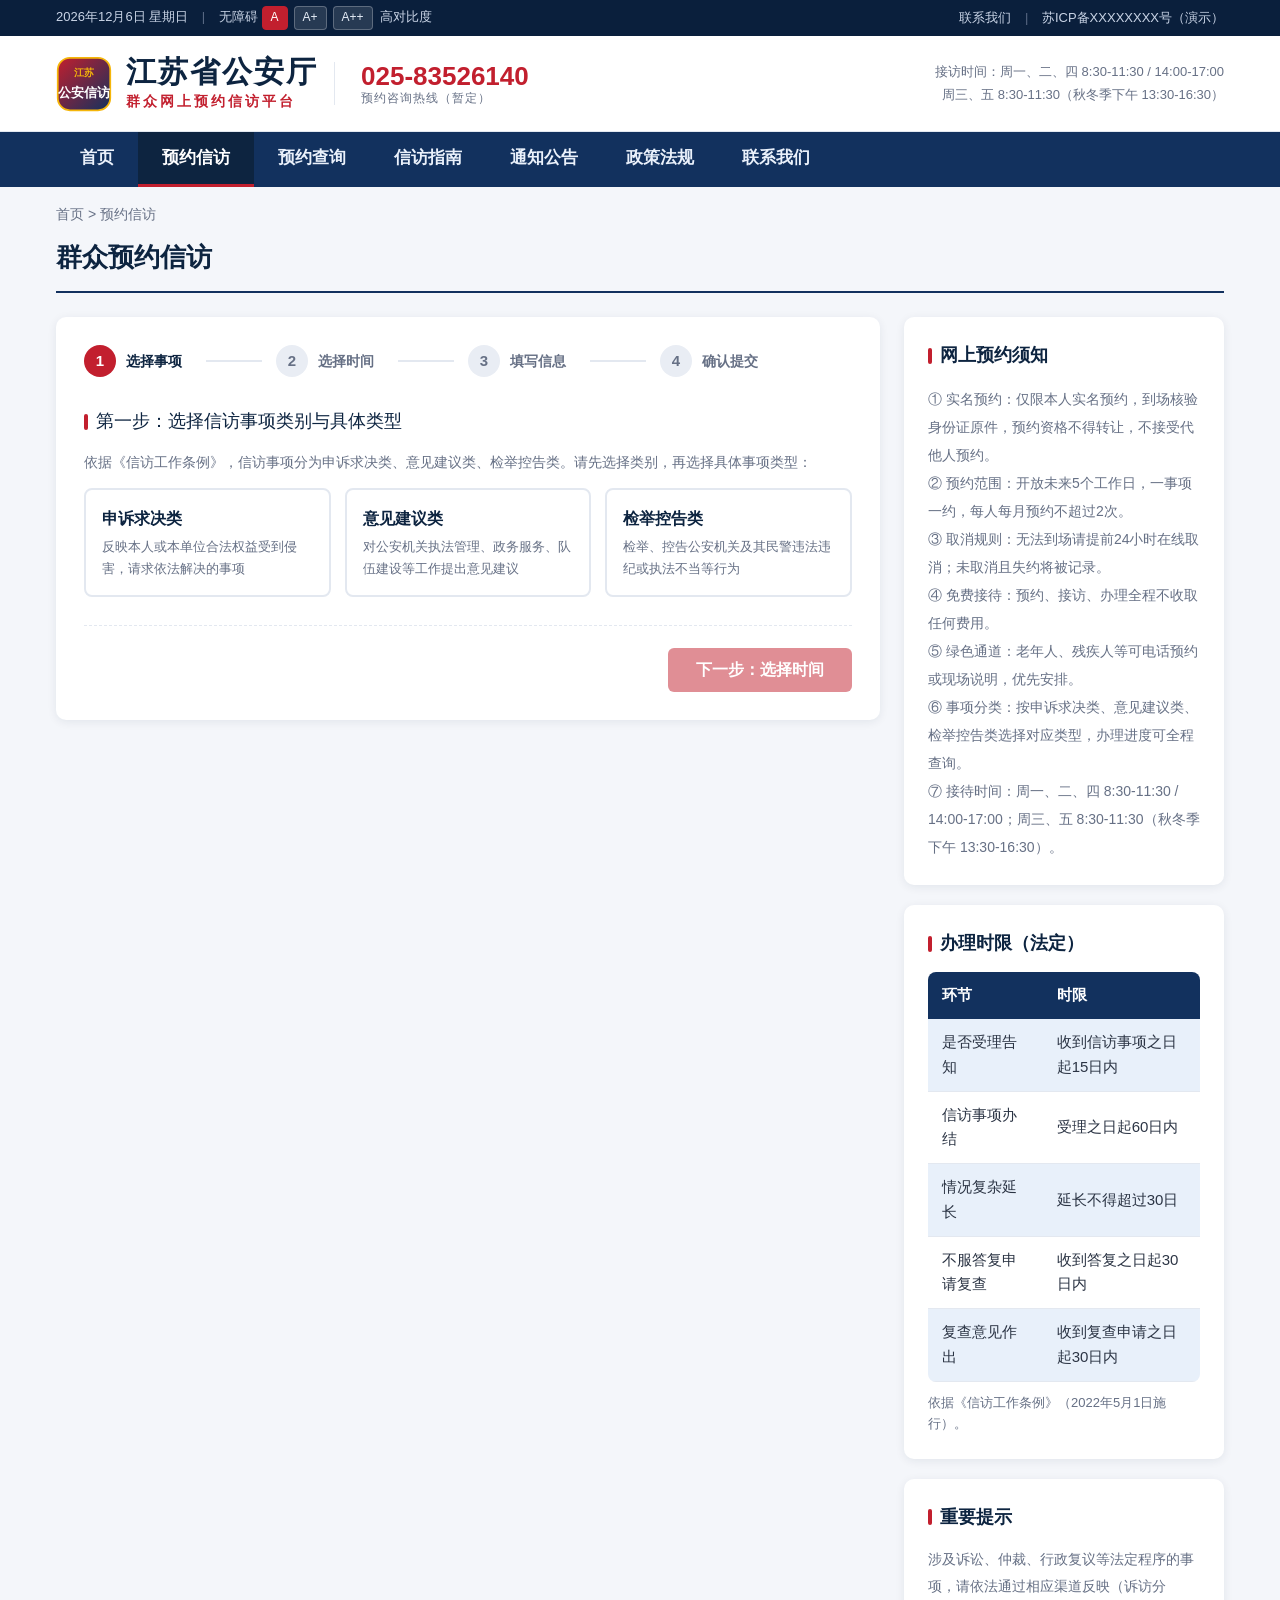
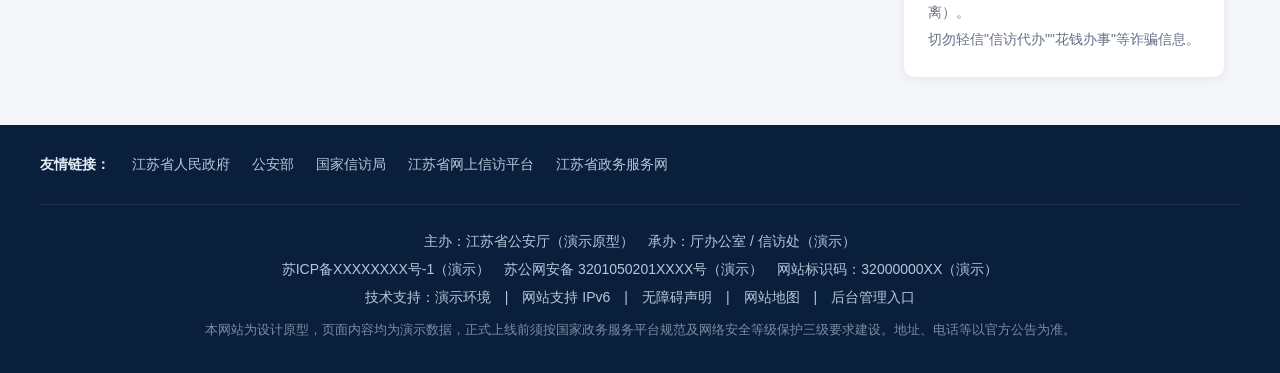
==== appointment.html @ ea301f16 "江苏公安信访预约平台（设计原型）：预约、查询、指南、公告、后台管理" ====
<!DOCTYPE html>
<html lang="zh-CN">
<head>
<meta charset="UTF-8">
<meta name="viewport" content="width=device-width, initial-scale=1.0">
<title>预约信访 - 江苏省公安厅群众网上预约信访平台</title>
<link rel="stylesheet" href="css/style.css">
</head>
<body>
<a class="skip-link" href="#main">跳到主要内容</a>

<!-- 顶部工具条 -->
<div class="topbar">
  <div class="container topbar-inner">
    <div class="topbar-left">
      <span id="today"></span>
      <span class="sep">|</span>
      <span>无障碍</span>
      <span class="font-ctrl">
        <button type="button" class="fc-btn" data-fs="0" aria-label="标准字号">A</button>
        <button type="button" class="fc-btn" data-fs="1" aria-label="放大字号">A+</button>
        <button type="button" class="fc-btn" data-fs="2" aria-label="更大字号">A++</button>
      </span>
      <button type="button" id="btn-contrast" class="fc-btn" style="background:none;border:none;color:#c9d4e6;padding:0 4px">高对比度</button>
    </div>
    <div class="topbar-right">
      <a href="contact.html">联系我们</a>
      <span class="sep">|</span>
      <span>苏ICP备XXXXXXXX号（演示）</span>
    </div>
  </div>
</div>

<!-- 页头 -->
<header class="site-header">
  <div class="container header-inner">
    <div class="brand">
      <svg class="logo" viewBox="0 0 64 64" width="56" height="56" role="img" aria-label="江苏公安信访平台标识">
        <defs>
          <linearGradient id="jsxfGrad" x1="0" y1="0" x2="1" y2="1">
            <stop offset="0" stop-color="#c21f2e"/>
            <stop offset="1" stop-color="#12315e"/>
          </linearGradient>
        </defs>
        <rect x="2" y="2" width="60" height="60" rx="14" fill="url(#jsxfGrad)"/>
        <rect x="2" y="2" width="60" height="60" rx="14" fill="none" stroke="#f5b60a" stroke-width="2"/>
        <text x="32" y="23" text-anchor="middle" font-size="11" fill="#f5b60a" font-weight="bold">江苏</text>
        <text x="32" y="47" text-anchor="middle" font-size="15" fill="#ffffff" font-weight="bold">公安信访</text>
      </svg>
      <div class="brand-text">
        <h1>江苏省公安厅</h1>
        <p>群众网上预约信访平台</p>
      </div>
    </div>
    <div class="header-hotline">025-83526140<span>预约咨询热线（暂定）</span></div>
    <div class="header-time">接访时间：周一、二、四 8:30-11:30 / 14:00-17:00<br>周三、五 8:30-11:30（秋冬季下午 13:30-16:30）</div>
  </div>
</header>

<!-- 主导航 -->
<nav class="main-nav" id="mainNav" aria-label="主导航">
  <div class="container nav-inner">
    <button type="button" class="nav-toggle" id="navToggle" aria-expanded="false" aria-controls="navList">☰ 菜单</button>
    <ul id="navList">
      <li><a href="index.html">首页</a></li>
      <li><a href="appointment.html" class="active" aria-current="page">预约信访</a></li>
      <li><a href="query.html">预约查询</a></li>
      <li><a href="guide.html">信访指南</a></li>
      <li><a href="news.html">通知公告</a></li>
      <li><a href="policy.html">政策法规</a></li>
      <li><a href="contact.html">联系我们</a></li>
    </ul>
  </div>
</nav>

<main id="main" class="container">
  <nav class="breadcrumb" aria-label="面包屑"><a href="index.html">首页</a> &gt; 预约信访</nav>
  <h2 class="page-title">群众预约信访</h2>

  <div class="appt-layout">
    <div class="appt-main">
      <!-- 步骤条 -->
      <ol class="stepper" id="stepper" aria-label="预约步骤"></ol>

      <form id="apptForm" novalidate>
        <!-- 第1步：选择事项 -->
        <section class="step" id="step1" aria-label="第一步：选择事项类别与具体类型">
          <div class="card-title">第一步：选择信访事项类别与具体类型</div>
          <p style="font-size:14px;color:var(--muted);margin-bottom:14px">依据《信访工作条例》，信访事项分为申诉求决类、意见建议类、检举控告类。请先选择类别，再选择具体事项类型：</p>
          <div class="opt-grid" id="catGrid"></div>
          <div class="field" id="subWrap" hidden>
            <label>请选择具体事项类型<span class="req">*</span></label>
            <div class="opt-grid" id="subGrid"></div>
          </div>
          <div class="opt-hint" id="typeHint"></div>
          <div class="step-nav">
            <span></span>
            <button type="button" class="btn btn-primary" id="btnNext1" disabled>下一步：选择时间</button>
          </div>
        </section>

        <!-- 第2步：时间 -->
        <section class="step" id="step2" hidden aria-label="第二步：选择预约时间">
          <div class="card-title">第二步：选择预约日期与时段</div>
          <div class="field">
            <label>预约日期<span class="req">*</span></label>
            <div class="date-chips" id="dateChips"></div>
            <div class="field-tip">仅开放未来5个工作日（法定节假日除外）。接访时间：周一、二、四 8:30-11:30 / 14:00-17:00；周三、五 8:30-11:30（秋冬季下午 13:30-16:30）。</div>
          </div>
          <div class="field">
            <label>预约时段<span class="req">*</span></label>
            <div id="slotGroups"></div>
          </div>
          <div class="step-nav">
            <button type="button" class="btn btn-outline btn-prev">上一步</button>
            <button type="button" class="btn btn-primary" id="btnNext2" disabled>下一步：填写信息</button>
          </div>
        </section>

        <!-- 第3步：填写信息 -->
        <section class="step" id="step3" hidden aria-label="第三步：填写来访信息">
          <div class="card-title">第三步：填写来访人信息</div>
          <div class="form-grid">
            <div class="field">
              <label for="fName">来访人姓名<span class="req">*</span></label>
              <input type="text" id="fName" class="input" maxlength="20" placeholder="与身份证件一致的姓名" autocomplete="name">
              <div class="err-msg"></div>
            </div>
            <div class="field">
              <label for="fIdCard">身份证号码<span class="req">*</span></label>
              <input type="text" id="fIdCard" class="input" maxlength="18" placeholder="18位身份证号码" autocomplete="off">
              <div class="err-msg"></div>
            </div>
            <div class="field">
              <label for="fPhone">手机号码<span class="req">*</span></label>
              <input type="tel" id="fPhone" class="input" maxlength="11" placeholder="用于接收预约通知短信" autocomplete="tel">
              <div class="err-msg"></div>
            </div>
            <div class="field">
              <label for="fCode">短信验证码<span class="req">*</span></label>
              <div class="code-row">
                <input type="text" id="fCode" class="input" maxlength="6" placeholder="6位验证码" autocomplete="off">
                <button type="button" class="btn btn-blue btn-sm" id="btnCode" style="white-space:nowrap">获取验证码</button>
              </div>
              <div class="err-msg"></div>
            </div>
            <div class="field">
              <label for="fRegion">所在地区<span class="req">*</span></label>
              <select id="fRegion" class="select">
                <option value="">请选择设区市</option>
                <option>南京市</option><option>无锡市</option><option>徐州市</option>
                <option>常州市</option><option>苏州市</option><option>南通市</option>
                <option>连云港市</option><option>淮安市</option><option>盐城市</option>
                <option>扬州市</option><option>镇江市</option><option>泰州市</option>
                <option>宿迁市</option>
              </select>
              <div class="err-msg"></div>
            </div>
            <div class="field">
              <label>是否携带信访材料<span class="req">*</span></label>
              <div style="display:flex;gap:26px;padding-top:8px">
                <label class="check-row" style="margin:0"><input type="radio" name="materials" value="有" checked> 有（建议携带原件）</label>
                <label class="check-row" style="margin:0"><input type="radio" name="materials" value="无"> 无</label>
              </div>
            </div>
            <div class="field span-2">
              <label for="fSummary">信访诉求摘要<span class="req">*</span></label>
              <textarea id="fSummary" class="textarea" maxlength="200" placeholder="请简要说明反映的问题、诉求及前期处理情况（200字以内）。涉及证据材料的，请到场时一并携带。"></textarea>
              <div class="err-msg"></div>
              <div class="char-count" id="charCount">0 / 200 字</div>
            </div>
            <div class="field span-2">
              <div class="field-tip" style="margin:0;padding:10px 14px;background:var(--blue-100);border-radius:6px">仅限本人实名预约，不接受代他人预约。到场时须出示本人身份证原件核验。</div>
            </div>
          </div>

          <div style="margin-top:10px">
            <label class="check-row">
              <input type="checkbox" id="ckAgree">
              <span>我已阅读并同意<a href="#" onclick="window.showToast('演示：此处展示《预约须知》全文');return false;">《网上预约信访须知》</a>，保证所填信息真实、准确、有效。</span>
            </label>
            <label class="check-row">
              <input type="checkbox" id="ckVerify">
              <span>本人承诺：仅就本人或本组织依法有权反映的事项提出信访请求，所反映内容属实；不捏造、歪曲事实，不诬告、陷害他人。</span>
            </label>
          </div>

          <div class="step-nav">
            <button type="button" class="btn btn-outline btn-prev">上一步</button>
            <button type="button" class="btn btn-primary" id="btnNext3" disabled>下一步：确认提交</button>
          </div>
        </section>

        <!-- 第4步：确认提交 -->
        <section class="step" id="step4" hidden aria-label="第四步：确认提交">
          <div class="card-title">第四步：确认预约信息</div>
          <p style="font-size:14px;color:var(--muted);margin-bottom:16px">请核对以下信息，确认无误后提交。提交后系统将生成预约编号，凭编号可查询进度。</p>
          <dl class="summary-list" id="confirmList"></dl>
          <div class="step-nav">
            <button type="button" class="btn btn-outline btn-prev">上一步</button>
            <button type="submit" class="btn btn-primary btn-lg">确认提交预约</button>
          </div>
        </section>
      </form>

      <!-- 提交成功 -->
      <div class="success-panel" id="successPanel" hidden>
        <div class="success-icon">✓</div>
        <h3>预约提交成功</h3>
        <p class="s-sub">预约信息已保存，平台将在1个工作日内完成审核，并通过短信通知您预约结果。<br>请截图保存或打印本凭证，到场时出示。</p>
        <div class="ticket">
          <div class="t-head">
            <span class="t-id" id="ticketId">YY202608170000</span>
            <span class="t-status">待审核</span>
          </div>
          <dl>
            <dt>来访人</dt><dd id="ticketName"></dd>
            <dt>事项类别</dt><dd id="ticketType"></dd>
            <dt>预约时间</dt><dd id="ticketTime"></dd>
            <dt>携带材料</dt><dd id="ticketMaterials"></dd>
          </dl>
          <div class="t-remind">温馨提示：请提前10分钟到达接待大厅；如无法按时到场，请提前24小时在"预约查询"中取消。信访接待不收取任何费用。</div>
        </div>
        <div class="banner-actions" style="justify-content:center">
          <button type="button" class="btn btn-primary" id="btnPrint">打印预约凭证</button>
          <button type="button" class="btn btn-blue" id="btnSendSms">发送短信提醒（演示）</button>
          <a href="index.html" class="btn btn-outline">返回首页</a>
        </div>
      </div>
    </div>

    <!-- 侧栏 -->
    <aside class="appt-side" aria-label="预约须知">
      <div class="card">
        <h3 class="card-title">网上预约须知</h3>
        <ul style="font-size:14px;color:var(--muted);line-height:2">
          <li>① 实名预约：仅限本人实名预约，到场核验身份证原件，预约资格不得转让，不接受代他人预约。</li>
          <li>② 预约范围：开放未来5个工作日，一事项一约，每人每月预约不超过2次。</li>
          <li>③ 取消规则：无法到场请提前24小时在线取消；未取消且失约将被记录。</li>
          <li>④ 免费接待：预约、接访、办理全程不收取任何费用。</li>
          <li>⑤ 绿色通道：老年人、残疾人等可电话预约或现场说明，优先安排。</li>
          <li>⑥ 事项分类：按申诉求决类、意见建议类、检举控告类选择对应类型，办理进度可全程查询。</li>
          <li>⑦ 接待时间：周一、二、四 8:30-11:30 / 14:00-17:00；周三、五 8:30-11:30（秋冬季下午 13:30-16:30）。</li>
        </ul>
      </div>
      <div class="card">
        <h3 class="card-title">办理时限（法定）</h3>
        <table class="guide-table">
          <tr><th>环节</th><th>时限</th></tr>
          <tr><td>是否受理告知</td><td>收到信访事项之日起15日内</td></tr>
          <tr><td>信访事项办结</td><td>受理之日起60日内</td></tr>
          <tr><td>情况复杂延长</td><td>延长不得超过30日</td></tr>
          <tr><td>不服答复申请复查</td><td>收到答复之日起30日内</td></tr>
          <tr><td>复查意见作出</td><td>收到复查申请之日起30日内</td></tr>
        </table>
        <p style="font-size:13px;color:var(--muted);margin-top:10px">依据《信访工作条例》（2022年5月1日施行）。</p>
      </div>
      <div class="card">
        <h3 class="card-title">重要提示</h3>
        <p style="font-size:14px;color:var(--muted);line-height:1.9">
          涉及诉讼、仲裁、行政复议等法定程序的事项，请依法通过相应渠道反映（诉访分离）。<br>
          切勿轻信"信访代办""花钱办事"等诈骗信息。
        </p>
      </div>
    </aside>
  </div>
</main>

<!-- 页脚 -->
<footer class="footer">
  <div class="container footer-links">
    <div class="fl-group">
      <b>友情链接：</b>
      <a href="#">江苏省人民政府</a>
      <a href="#">公安部</a>
      <a href="#">国家信访局</a>
      <a href="#">江苏省网上信访平台</a>
      <a href="#">江苏省政务服务网</a>
    </div>
  </div>
  <div class="container footer-info">
    <p>主办：江苏省公安厅（演示原型）　承办：厅办公室 / 信访处（演示）</p>
    <p><a href="#">苏ICP备XXXXXXXX号-1</a>（演示）　苏公网安备 3201050201XXXX号（演示）　网站标识码：32000000XX（演示）</p>
    <p>技术支持：演示环境　|　网站支持 IPv6　|　<a href="#">无障碍声明</a>　|　<a href="#">网站地图</a>　|　<a href="admin.html">后台管理入口</a></p>
    <p class="disclaimer">本网站为设计原型，页面内容均为演示数据，正式上线前须按国家政务服务平台规范及网络安全等级保护三级要求建设。地址、电话等以官方公告为准。</p>
  </div>
</footer>

<script src="js/main.js"></script>
<script src="js/appointment.js"></script>
</body>
</html>
---- css/style.css ----
/* ============================================================
   江苏省公安厅 · 群众网上预约信访平台（设计原型）
   样式表 v1.0
   ============================================================ */

/* ---------- 变量与重置 ---------- */
:root{
  --blue-950:#0a1f3c;
  --blue-900:#0d2440;
  --blue-800:#12315e;
  --blue-700:#1b3a6b;
  --blue-600:#24508f;
  --blue-500:#2f66b0;
  --blue-200:#bcd4ee;
  --blue-100:#e8f0fa;
  --red:#c21f2e;
  --red-dark:#9d1622;
  --gold:#f5b60a;
  --bg:#f4f6fa;
  --card:#ffffff;
  --text:#2b3444;
  --muted:#667085;
  --line:#e3e8f0;
  --green:#1f8a4c;
  --orange:#c77700;
  --radius:10px;
  --shadow:0 2px 10px rgba(13,36,64,.08);
  --font-base:16px;
}
*{margin:0;padding:0;box-sizing:border-box}
html{scroll-behavior:smooth}
body{
  font-family:"Microsoft YaHei","PingFang SC","Helvetica Neue","Noto Sans SC",Arial,sans-serif;
  font-size:var(--font-base);
  color:var(--text);
  background:var(--bg);
  line-height:1.65;
}
a{color:var(--blue-600);text-decoration:none}
a:hover{color:var(--red)}
ul,ol{list-style:none}
button{font-family:inherit;cursor:pointer}
input,select,textarea{font-family:inherit}
img{max-width:100%}
.container{max-width:1200px;margin:0 auto;padding:0 16px}

.skip-link{
  position:absolute;left:-9999px;top:0;background:var(--red);color:#fff;
  padding:8px 16px;z-index:999;border-radius:0 0 6px 0;
}
.skip-link:focus{left:0}

/* 无障碍：字号放大 / 高对比度 */
body.size-1{--font-base:17px}
body.size-2{--font-base:19px}
body.contrast{
  --bg:#ffffff;--card:#ffffff;--text:#000000;--muted:#111111;
  --line:#555555;--blue-100:#d9e6f7;--blue-800:#0b2a5e;
}
body.contrast .main-nav{background:var(--blue-950)}
body.contrast .footer{background:var(--blue-950)}
body.contrast .card,
body.contrast .opt-card,
body.contrast .slot,
body.contrast .date-chip{border-color:#333}
body.contrast .input,body.contrast .select,body.contrast .textarea{border-color:#333}

/* ---------- 顶部工具条 ---------- */
.topbar{background:var(--blue-950);color:#c9d4e6;font-size:13px}
.topbar-inner{display:flex;justify-content:space-between;align-items:center;height:36px;flex-wrap:wrap}
.topbar a{color:#c9d4e6}
.topbar a:hover{color:#fff}
.topbar .sep{margin:0 10px;color:#5a6a85}
.font-ctrl{display:inline-flex;align-items:center;gap:6px}
.font-ctrl .fc-btn{
  background:rgba(255,255,255,.12);border:1px solid rgba(255,255,255,.25);
  color:#e6edf7;border-radius:4px;padding:1px 8px;font-size:12px;line-height:1.6;
}
.font-ctrl .fc-btn:hover{background:rgba(255,255,255,.28);color:#fff}
.font-ctrl .fc-btn.on{background:var(--red);border-color:var(--red);color:#fff}

/* ---------- 页头 ---------- */
.site-header{background:#fff;border-bottom:1px solid var(--line)}
.header-inner{display:flex;align-items:center;justify-content:space-between;padding:18px 16px;gap:16px;flex-wrap:wrap}
.brand{display:flex;align-items:center;gap:14px}
.brand .logo{flex-shrink:0}
.brand-text h1{font-size:30px;color:var(--blue-900);letter-spacing:2px;line-height:1.2}
.brand-text p{font-size:14px;color:var(--red);letter-spacing:3px;font-weight:600}
.header-hotline{display:flex;flex-direction:column;align-items:flex-start;font-size:26px;font-weight:800;color:var(--red);line-height:1.15;white-space:nowrap;border-left:1px solid var(--line);padding-left:26px}
.header-hotline span{font-size:12px;font-weight:400;color:var(--muted);letter-spacing:1px}
.header-time{margin-left:auto;font-size:13px;color:var(--muted);text-align:right;line-height:1.75}
@media(max-width:640px){
  .header-hotline{border-left:none;padding-left:0}
  .header-time{margin-left:0;border-top:1px dashed var(--line);padding-top:10px;text-align:left;width:100%}
}

/* ---------- 主导航 ---------- */
.main-nav{background:var(--blue-800)}
.nav-inner{position:relative}
.main-nav ul{display:flex;flex-wrap:wrap}
.main-nav li a{
  display:block;color:#eaf1fb;padding:0 24px;line-height:52px;font-size:17px;font-weight:600;
  border-bottom:3px solid transparent;transition:.15s;
}
.main-nav li a:hover{background:var(--blue-700);color:#fff}
.main-nav li a.active{background:var(--blue-900);color:#fff;border-bottom-color:var(--red)}
.nav-toggle{
  display:none;background:none;border:none;color:#fff;font-size:22px;
  padding:10px 6px;line-height:1;
}
@media(max-width:900px){
  .nav-toggle{display:block}
  .main-nav ul{display:none;flex-direction:column;padding-bottom:8px}
  .main-nav.open ul{display:flex}
  .main-nav li a{border-bottom:1px solid rgba(255,255,255,.08)}
}

/* ---------- 通用区块 ---------- */
.section{padding:40px 0}
.section.alt{background:#fff}
.section-head{display:flex;justify-content:space-between;align-items:flex-end;margin-bottom:22px;flex-wrap:wrap;gap:8px}
.section-title{font-size:24px;color:var(--blue-900);display:flex;align-items:center;gap:10px}
.section-title::before{content:"";width:5px;height:24px;background:var(--red);border-radius:3px}
.section-title small{font-size:14px;color:var(--muted);font-weight:400}
.section .more{font-size:14px}

.card{background:var(--card);border-radius:var(--radius);box-shadow:var(--shadow);padding:24px}
.card-title{font-size:18px;color:var(--blue-900);margin-bottom:14px;display:flex;align-items:center;gap:8px}
.card-title::before{content:"";width:4px;height:16px;background:var(--red);border-radius:2px}

/* ---------- 按钮 ---------- */
.btn{
  display:inline-flex;align-items:center;justify-content:center;gap:6px;
  padding:10px 28px;border-radius:6px;border:none;font-size:16px;font-weight:600;
  transition:.2s;line-height:1.5;
}
.btn:focus-visible{outline:3px solid rgba(47,102,176,.5);outline-offset:2px}
.btn-primary{background:var(--red);color:#fff}
.btn-primary:hover{background:var(--red-dark);color:#fff}
.btn-blue{background:var(--blue-700);color:#fff}
.btn-blue:hover{background:var(--blue-900);color:#fff}
.btn-outline{background:#fff;border:1px solid var(--blue-600);color:var(--blue-600)}
.btn-outline:hover{background:var(--blue-100)}
.btn-ghost{background:rgba(255,255,255,.12);border:1px solid rgba(255,255,255,.6);color:#fff}
.btn-ghost:hover{background:#fff;color:var(--blue-800)}
.btn-lg{padding:14px 40px;font-size:18px}
.btn-sm{padding:6px 16px;font-size:14px}
.btn-block{width:100%}
.btn[disabled]{opacity:.5;cursor:not-allowed}

/* ---------- Banner（首页） ---------- */
.banner{
  background:linear-gradient(120deg,var(--blue-950) 0%,var(--blue-800) 55%,var(--blue-700) 100%);
  color:#fff;position:relative;overflow:hidden;
}
.banner::before{
  content:"";position:absolute;right:-140px;top:-140px;width:420px;height:420px;
  border-radius:50%;background:radial-gradient(circle,rgba(255,255,255,.10),transparent 70%);
}
.banner::after{
  content:"";position:absolute;right:120px;bottom:-180px;width:380px;height:380px;
  border-radius:50%;background:radial-gradient(circle,rgba(245,182,10,.14),transparent 70%);
}
.banner-inner{display:flex;align-items:center;justify-content:space-between;gap:32px;padding:54px 16px;flex-wrap:wrap;position:relative;z-index:1}
.banner-copy{max-width:620px}
.banner-tag{
  display:inline-block;background:rgba(245,182,10,.16);border:1px solid rgba(245,182,10,.5);
  color:var(--gold);font-size:14px;padding:3px 14px;border-radius:20px;margin-bottom:18px;letter-spacing:1px;
}
.banner-copy h2{font-size:34px;line-height:1.35;letter-spacing:1px;margin-bottom:14px}
.banner-copy p{color:#d3e0f4;font-size:16px;margin-bottom:28px;max-width:560px}
.banner-actions{display:flex;gap:16px;flex-wrap:wrap}
.banner-stats{display:grid;grid-template-columns:repeat(3,minmax(120px,1fr));gap:14px;min-width:330px}
.stat{background:rgba(255,255,255,.08);border:1px solid rgba(255,255,255,.16);border-radius:10px;padding:16px 18px;text-align:center}
.stat b{display:block;font-size:26px;color:var(--gold);line-height:1.2}
.stat span{font-size:13px;color:#cdd9ec}

/* ---------- 快捷通道 ---------- */
.quick-grid{display:grid;grid-template-columns:repeat(4,1fr);gap:18px}
.quick-card{
  background:#fff;border-radius:var(--radius);box-shadow:var(--shadow);
  padding:26px 22px;display:flex;flex-direction:column;gap:10px;position:relative;overflow:hidden;
  transition:transform .18s,box-shadow .18s;border:1px solid transparent;
}
.quick-card:hover{transform:translateY(-4px);box-shadow:0 8px 22px rgba(13,36,64,.14);border-color:var(--blue-200)}
.quick-card .qc-icon{font-size:34px;line-height:1}
.quick-card h3{font-size:19px;color:var(--blue-900)}
.quick-card p{font-size:14px;color:var(--muted);flex:1}
.quick-card .qc-link{font-size:14px;font-weight:600;color:var(--red)}
.quick-card:nth-child(1) .qc-icon{color:var(--red)}
.quick-card:nth-child(2) .qc-icon{color:var(--blue-600)}
.quick-card:nth-child(3) .qc-icon{color:var(--green)}
.quick-card:nth-child(4) .qc-icon{color:var(--orange)}

/* ---------- 预约流程四步 ---------- */
.flow-grid{display:grid;grid-template-columns:repeat(4,1fr);gap:18px}
.flow-step{position:relative;background:#fff;border-radius:var(--radius);box-shadow:var(--shadow);padding:26px 22px}
.flow-step .fs-num{
  width:44px;height:44px;border-radius:50%;background:var(--blue-800);color:#fff;
  display:flex;align-items:center;justify-content:center;font-size:20px;font-weight:700;margin-bottom:14px;
}
.flow-step h3{font-size:17px;color:var(--blue-900);margin-bottom:8px}
.flow-step p{font-size:14px;color:var(--muted)}
.flow-step:not(:last-child)::after{
  content:"→";position:absolute;right:-17px;top:34px;color:var(--blue-200);font-size:22px;z-index:2;
}

/* ---------- 通知公告列表 ---------- */
.news-list{background:#fff;border-radius:var(--radius);box-shadow:var(--shadow);padding:8px 24px}
.news-item{display:flex;align-items:center;gap:18px;padding:16px 0;border-bottom:1px dashed var(--line)}
.news-item:last-child{border-bottom:none}
.news-date{
  flex-shrink:0;width:64px;height:64px;border-radius:8px;background:var(--blue-100);
  display:flex;flex-direction:column;align-items:center;justify-content:center;color:var(--blue-800);
}
.news-date b{font-size:22px;line-height:1.2}
.news-date span{font-size:12px}
.news-body{flex:1;min-width:0}
.news-body h4{font-size:16px;color:var(--text);margin-bottom:4px}
.news-body h4 a{color:var(--text)}
.news-body h4 a:hover{color:var(--red)}
.news-body p{font-size:13px;color:var(--muted);overflow:hidden;text-overflow:ellipsis;white-space:nowrap}
.news-tag{flex-shrink:0;font-size:12px;color:var(--red);border:1px solid var(--red);border-radius:4px;padding:1px 8px}

/* ---------- FAQ ---------- */
.faq-item{border:1px solid var(--line);border-radius:8px;background:#fff;margin-bottom:12px;overflow:hidden}
.faq-q{
  display:flex;justify-content:space-between;align-items:center;gap:12px;
  padding:15px 20px;cursor:pointer;font-weight:600;color:var(--blue-900);background:#fff;
  border:none;width:100%;text-align:left;font-size:16px;
}
.faq-q .mark{color:var(--red);font-size:20px;transition:transform .2s;flex-shrink:0}
.faq-item.open .faq-q .mark{transform:rotate(45deg)}
.faq-a{display:none;padding:0 20px 16px;color:var(--muted);font-size:15px;line-height:1.8}
.faq-item.open .faq-a{display:block}
.faq-q:hover{color:var(--red)}

/* ---------- 面包屑 / 页标题 ---------- */
.breadcrumb{font-size:14px;color:var(--muted);padding:16px 0 0}
.breadcrumb a{color:var(--muted)}
.breadcrumb a:hover{color:var(--red)}
.page-title{font-size:26px;color:var(--blue-900);margin:10px 0 24px;padding-bottom:12px;border-bottom:2px solid var(--blue-800)}

/* ---------- 预约页布局 ---------- */
.appt-layout{display:grid;grid-template-columns:1fr 320px;gap:24px;align-items:start}
.appt-main{background:#fff;border-radius:var(--radius);box-shadow:var(--shadow);padding:28px}
.appt-side{display:flex;flex-direction:column;gap:20px;position:sticky;top:16px}
@media(max-width:980px){
  .appt-layout{grid-template-columns:1fr}
  .appt-side{position:static}
}

/* 步骤条 */
.stepper{display:flex;margin-bottom:30px}
.stepper li{
  flex:1;display:flex;align-items:center;gap:10px;position:relative;color:var(--muted);
  font-size:14px;font-weight:600;
}
.stepper li:not(:last-child)::after{
  content:"";flex:1;height:2px;background:var(--line);margin:0 14px;
}
.stepper li .st-num{
  width:32px;height:32px;border-radius:50%;background:#e9edf4;color:var(--muted);
  display:flex;align-items:center;justify-content:center;font-size:15px;flex-shrink:0;
}
.stepper li.active{color:var(--blue-900)}
.stepper li.active .st-num{background:var(--red);color:#fff}
.stepper li.done{color:var(--blue-600)}
.stepper li.done .st-num{background:var(--blue-600);color:#fff}
.stepper li.done:not(:last-child)::after{background:var(--blue-500)}
@media(max-width:640px){
  .stepper li{font-size:12px;gap:6px}
  .stepper li:not(:last-child)::after{margin:0 8px}
}

/* 步骤导航按钮 */
.step-nav{display:flex;justify-content:space-between;gap:12px;margin-top:28px;padding-top:22px;border-top:1px dashed var(--line)}

/* 选项卡片（radio） */
.opt-grid{display:grid;grid-template-columns:repeat(auto-fill,minmax(230px,1fr));gap:14px}
.opt-card{
  position:relative;border:2px solid var(--line);border-radius:8px;padding:16px 16px;
  cursor:pointer;background:#fff;transition:.15s;display:block;
}
.opt-card:hover{border-color:var(--blue-200)}
.opt-card input{position:absolute;opacity:0;pointer-events:none}
.opt-card .opt-title{font-weight:700;font-size:16px;color:var(--blue-900)}
.opt-card .opt-desc{font-size:13px;color:var(--muted);margin-top:4px}
.opt-card.checked{border-color:var(--blue-600);background:var(--blue-100)}
.opt-card.checked::after{
  content:"✓";position:absolute;top:8px;right:12px;color:var(--blue-600);font-weight:800;font-size:16px;
}
.opt-hint{margin-top:14px;font-size:14px;color:var(--blue-700);background:var(--blue-100);border-radius:6px;padding:10px 14px;display:none}
.opt-hint.show{display:block}

/* 日期 / 时段 */
.date-chips{display:flex;gap:12px;flex-wrap:wrap}
.date-chip{
  border:2px solid var(--line);border-radius:8px;padding:10px 20px;text-align:center;
  background:#fff;cursor:pointer;transition:.15s;min-width:108px;
}
.date-chip:hover{border-color:var(--blue-200)}
.date-chip .d{font-size:12px;color:var(--muted)}
.date-chip .t{font-weight:700;font-size:16px;color:var(--blue-900)}
.date-chip.checked{border-color:var(--blue-600);background:var(--blue-100)}
.slot-group-title{
  font-weight:700;margin:20px 0 10px;display:flex;align-items:center;gap:8px;color:var(--blue-900);
}
.slot-group-title::before{content:"";width:4px;height:16px;background:var(--red);border-radius:2px}
.slot-grid{display:grid;grid-template-columns:repeat(auto-fill,minmax(178px,1fr));gap:10px}
.slot{
  display:flex;justify-content:space-between;align-items:center;gap:8px;
  padding:10px 14px;border:2px solid var(--line);border-radius:8px;background:#fff;cursor:pointer;transition:.15s;
  font-size:14px;font-weight:600;color:var(--blue-900);
}
.slot:hover{border-color:var(--blue-200)}
.slot .n{font-size:12px;color:var(--green);font-weight:400}
.slot.checked{border-color:var(--blue-600);background:var(--blue-100)}
.slot.full{opacity:.45;cursor:not-allowed;color:var(--muted)}
.slot.full .n{color:var(--muted)}

/* ---------- 表单 ---------- */
.form-grid{display:grid;grid-template-columns:1fr 1fr;gap:0 24px}
.form-grid .span-2{grid-column:1 / -1}
.field{margin-bottom:18px}
.field label{display:block;font-weight:600;margin-bottom:6px;font-size:15px}
.field .req{color:var(--red)}
.input,.select,.textarea{
  width:100%;padding:10px 12px;border:1px solid var(--line);border-radius:6px;
  font-size:15px;background:#fff;color:var(--text);transition:.15s;
}
.input:focus,.select:focus,.textarea:focus{
  outline:none;border-color:var(--blue-500);box-shadow:0 0 0 3px rgba(47,102,176,.15);
}
.textarea{resize:vertical;min-height:110px}
.field.invalid .input,.field.invalid .select,.field.invalid .textarea{border-color:var(--red)}
.err-msg{display:none;color:var(--red);font-size:13px;margin-top:4px}
.field.invalid .err-msg{display:block}
.char-count{font-size:12px;color:var(--muted);text-align:right;margin-top:4px}
.field-tip{font-size:13px;color:var(--muted);margin-top:4px}
.code-row{display:flex;gap:10px}
.code-row .input{flex:1}
.check-row{display:flex;gap:10px;align-items:flex-start;margin-bottom:14px;font-size:14px;cursor:pointer}
.check-row input{width:17px;height:17px;margin-top:3px;accent-color:var(--red);flex-shrink:0}
.check-row a{color:var(--red)}

/* 确认信息 */
.summary-list{display:grid;grid-template-columns:150px 1fr;border:1px solid var(--line);border-radius:8px;overflow:hidden}
.summary-list dt,.summary-list dd{padding:12px 16px;border-bottom:1px solid var(--line);font-size:15px}
.summary-list dt{background:var(--blue-100);color:var(--blue-900);font-weight:600}
.summary-list dd{border-left:1px solid var(--line)}
.summary-list div:last-child dt,.summary-list div:last-child dd{border-bottom:none}

/* 提交成功 */
.success-panel{text-align:center;padding:20px 10px}
.success-icon{
  width:76px;height:76px;border-radius:50%;background:#e7f5ec;color:var(--green);
  display:flex;align-items:center;justify-content:center;font-size:40px;margin:0 auto 18px;border:3px solid var(--green);
}
.success-panel h3{font-size:24px;color:var(--blue-900);margin-bottom:8px}
.success-panel .s-sub{color:var(--muted);margin-bottom:20px}
.ticket{
  max-width:620px;margin:0 auto 24px;text-align:left;background:var(--blue-100);
  border:1px dashed var(--blue-500);border-radius:10px;padding:20px 24px;
}
.ticket .t-head{display:flex;justify-content:space-between;align-items:center;margin-bottom:14px;flex-wrap:wrap;gap:8px}
.ticket .t-id{font-size:22px;font-weight:800;color:var(--blue-800);letter-spacing:1px}
.ticket .t-status{font-size:13px;background:var(--green);color:#fff;border-radius:4px;padding:2px 10px}
.ticket dl{display:grid;grid-template-columns:120px 1fr;row-gap:8px;font-size:14px}
.ticket dt{color:var(--muted)}
.ticket dd{color:var(--text)}
.ticket .t-remind{margin-top:14px;background:#fff;border-radius:6px;padding:10px 14px;font-size:13px;color:var(--muted)}

/* ---------- 查询页 ---------- */
.query-card{max-width:640px;margin:0 auto}
.query-row{display:flex;gap:12px;flex-wrap:wrap}
.query-row .field{flex:1;min-width:220px}
.result-card{margin-top:24px}
.result-head{display:flex;justify-content:space-between;align-items:center;flex-wrap:wrap;gap:12px;margin-bottom:18px}
.result-head .t-id{font-size:20px;font-weight:800;color:var(--blue-800)}
.badge{display:inline-block;font-size:13px;font-weight:700;border-radius:4px;padding:3px 12px;color:#fff}
.badge-pending{background:var(--blue-600)}
.badge-visited{background:var(--orange)}
.badge-done{background:var(--green)}
.badge-cancel{background:#8a94a6}
.status-grid{display:grid;grid-template-columns:repeat(auto-fit,minmax(150px,1fr));gap:12px;margin-bottom:22px}
.status-grid .st{background:var(--blue-100);border-radius:8px;padding:12px 14px}
.status-grid .st span{display:block;font-size:12px;color:var(--muted)}
.status-grid .st b{font-size:15px;color:var(--blue-900)}
.empty-tip{text-align:center;color:var(--muted);padding:30px 0}

/* 时间线 */
.timeline{position:relative;padding-left:30px}
.timeline::before{content:"";position:absolute;left:10px;top:8px;bottom:8px;width:2px;background:var(--line)}
.tl-item{position:relative;padding-bottom:24px}
.tl-item:last-child{padding-bottom:4px}
.tl-item::before{
  content:"";position:absolute;left:-30px;top:5px;width:15px;height:15px;border-radius:50%;
  background:#fff;border:3px solid var(--line);
}
.tl-item.done::before{background:var(--green);border-color:var(--green)}
.tl-item.current::before{background:var(--blue-600);border-color:var(--blue-600);box-shadow:0 0 0 4px rgba(36,80,143,.2)}
.tl-item.canceled::before{background:#8a94a6;border-color:#8a94a6}
.tl-item .tl-label{font-weight:700;color:var(--blue-900)}
.tl-item .tl-time{font-size:13px;color:var(--muted)}
.tl-item.done .tl-label{color:var(--green)}
.tl-item.current .tl-label{color:var(--blue-600)}

/* ---------- 指南页 ---------- */
.guide-grid{display:grid;grid-template-columns:260px 1fr;gap:24px;align-items:start}
.guide-nav{background:#fff;border-radius:var(--radius);box-shadow:var(--shadow);padding:16px;position:sticky;top:16px}
.guide-nav a{display:block;padding:10px 14px;border-radius:6px;color:var(--text);font-size:15px;border-left:3px solid transparent}
.guide-nav a:hover{background:var(--blue-100);color:var(--blue-800)}
.guide-nav a.on{background:var(--blue-100);color:var(--blue-800);font-weight:700;border-left-color:var(--red)}
.guide-content{display:flex;flex-direction:column;gap:20px}
.guide-content h3{font-size:19px;color:var(--blue-900);display:flex;align-items:center;gap:10px}
.guide-content h3::before{content:"";width:5px;height:20px;background:var(--red);border-radius:3px}
.guide-content p{font-size:15px;margin:8px 0;color:var(--text)}
.guide-content ul li{font-size:15px;padding:5px 0 5px 20px;position:relative;color:var(--text)}
.guide-content ul li::before{content:"·";position:absolute;left:6px;color:var(--red);font-weight:800}
.guide-table{width:100%;border-collapse:collapse;font-size:15px;background:#fff;border-radius:8px;overflow:hidden}
.guide-table th{background:var(--blue-800);color:#fff;text-align:left;padding:11px 14px}
.guide-table td{padding:11px 14px;border-bottom:1px solid var(--line)}
.guide-table tr:nth-child(even) td{background:var(--blue-100)}
@media(max-width:900px){.guide-grid{grid-template-columns:1fr}.guide-nav{position:static}}

/* ---------- 法规页 ---------- */
.policy-grid{display:grid;grid-template-columns:repeat(auto-fill,minmax(330px,1fr));gap:18px}
.policy-card{background:#fff;border-radius:var(--radius);box-shadow:var(--shadow);padding:22px;border-top:4px solid var(--blue-700);display:flex;flex-direction:column;gap:8px}
.policy-card h3{font-size:17px;color:var(--blue-900)}
.policy-card .p-meta{font-size:13px;color:var(--muted)}
.policy-card p{font-size:14px;color:var(--text);flex:1}
.policy-card .p-link{font-size:14px;font-weight:600}

/* ---------- 联系页 ---------- */
.contact-grid{display:grid;grid-template-columns:repeat(auto-fit,minmax(250px,1fr));gap:18px;margin-bottom:24px}
.contact-card{background:#fff;border-radius:var(--radius);box-shadow:var(--shadow);padding:22px;display:flex;gap:16px;align-items:flex-start}
.contact-card .cc-icon{font-size:30px;line-height:1}
.contact-card h3{font-size:16px;color:var(--blue-900);margin-bottom:6px}
.contact-card p{font-size:14px;color:var(--muted)}
.contact-card p b{color:var(--text)}
.map-placeholder{
  height:260px;border-radius:var(--radius);background:linear-gradient(135deg,var(--blue-100),#dbe6f5);
  display:flex;flex-direction:column;align-items:center;justify-content:center;gap:6px;color:var(--muted);
  border:1px dashed var(--blue-200);font-size:14px;
}

/* ---------- 页脚 ---------- */
.footer{background:var(--blue-950);color:#b9c6da;margin-top:48px;font-size:14px}
.footer-links{border-bottom:1px solid rgba(255,255,255,.08);padding:28px 0}
.footer-links .fl-group{display:flex;flex-wrap:wrap;gap:8px 22px;align-items:center}
.footer-links b{color:#e6edf7;font-weight:600}
.footer-links a{color:#b9c6da}
.footer-links a:hover{color:#fff}
.footer-info{padding:22px 0 30px;text-align:center;line-height:2}
.footer-info a{color:#b9c6da}
.footer-info a:hover{color:#fff}
.footer-info .disclaimer{color:#7d8ca3;font-size:13px;margin-top:6px}
.footer-info .disclaimer a{color:#7d8ca3;text-decoration:underline}

/* ---------- Toast ---------- */
.toast{
  position:fixed;left:50%;bottom:46px;transform:translateX(-50%) translateY(16px);
  background:#1f2937;color:#fff;padding:12px 24px;border-radius:8px;font-size:15px;
  opacity:0;pointer-events:none;transition:.25s;z-index:999;box-shadow:0 6px 20px rgba(0,0,0,.25);
  max-width:90vw;
}
.toast.show{opacity:1;transform:translateX(-50%) translateY(0)}
.toast.err{background:#8a1420}

/* ---------- 公告详情 ---------- */
.article{background:#fff;border-radius:var(--radius);box-shadow:var(--shadow);padding:34px 40px;max-width:860px;margin:0 auto}
.article h1{font-size:24px;color:var(--blue-900);text-align:center;line-height:1.5;margin-bottom:10px}
.article .a-meta{text-align:center;color:var(--muted);font-size:13px;border-bottom:1px solid var(--line);padding-bottom:16px;margin-bottom:22px}
.article .a-body{font-size:15.5px;line-height:2;color:var(--text)}
.article .a-body h3{font-size:17px;color:var(--blue-900);margin:18px 0 8px}
.article .a-body p{margin:10px 0}
.article .a-body ul{margin:10px 0;padding-left:0}
.article .a-body ul li{padding:4px 0 4px 20px;position:relative}
.article .a-body ul li::before{content:"·";position:absolute;left:6px;color:var(--red);font-weight:800}
.a-nav{display:flex;justify-content:space-between;gap:12px;margin-top:26px;padding-top:18px;border-top:1px dashed var(--line);font-size:14px;flex-wrap:wrap}

/* ---------- 响应式 ---------- */
@media(max-width:900px){
  .quick-grid{grid-template-columns:1fr 1fr}
  .flow-grid{grid-template-columns:1fr 1fr}
  .flow-step:not(:last-child)::after{display:none}
  .banner-stats{min-width:100%}
}
@media(max-width:640px){
  .quick-grid,.flow-grid{grid-template-columns:1fr}
  .form-grid{grid-template-columns:1fr}
  .form-grid .span-2{grid-column:auto}
  .brand-text h1{font-size:22px}
  .banner-copy h2{font-size:24px}
  .article{padding:22px 18px}
  .summary-list{grid-template-columns:110px 1fr}
  .topbar-inner{justify-content:center;height:auto;padding:4px 0;gap:2px}
}

/* ---------- 打印（预约凭证） ---------- */
@media print{
  body{background:#fff}
  .topbar,.main-nav,.banner,.footer,.appt-side,.step-nav,.no-print,.breadcrumb,.toast{display:none!important}
  .appt-layout{display:block}
  .appt-main{box-shadow:none;border:1px solid #ccc;border-radius:0}
  .ticket{border:2px solid #333}
  a{color:#000!important}
}

/* ============================================================
   后台管理端（admin.html）
   ============================================================ */
.badge-review{background:#6b7a93}
.badge-reject{background:var(--red)}
.login-wrap{min-height:calc(100vh - 140px);display:flex;align-items:center;justify-content:center;padding:40px 16px}
.login-box{width:400px;max-width:100%;background:#fff;border-radius:12px;box-shadow:0 8px 30px rgba(13,36,64,.12);padding:36px 34px}
.login-box .lb-brand{display:flex;align-items:center;gap:12px;margin-bottom:10px}
.login-box h2{font-size:20px;color:var(--blue-900)}
.login-box .lb-sub{font-size:13px;color:var(--muted);margin-bottom:20px}
.login-tip{background:var(--blue-100);border-radius:6px;padding:10px 14px;font-size:13px;color:var(--blue-800);margin-bottom:18px;line-height:1.7}
.admin-shell{display:grid;grid-template-columns:230px 1fr;gap:24px;align-items:start;margin-top:20px}
.admin-side{background:#fff;border-radius:10px;box-shadow:var(--shadow);padding:14px;position:sticky;top:16px}
.admin-side .as-title{font-size:15px;font-weight:700;color:var(--blue-900);padding:6px 12px 12px;border-bottom:1px solid var(--line);margin-bottom:10px;display:flex;align-items:center;gap:8px}
.admin-side a{display:block;padding:11px 14px;border-radius:8px;color:var(--text);font-size:15px;border-left:3px solid transparent}
.admin-side a:hover{background:var(--blue-100);color:var(--blue-800)}
.admin-side a.on{background:var(--blue-100);color:var(--blue-800);font-weight:700;border-left-color:var(--red)}
.admin-main{min-width:0}
.admin-topbar{display:flex;justify-content:space-between;align-items:center;flex-wrap:wrap;gap:12px;margin-bottom:18px}
.admin-topbar h3{font-size:20px;color:var(--blue-900)}
.admin-topbar .user{font-size:14px;color:var(--muted);display:flex;align-items:center;gap:10px}
.stat-cards{display:grid;grid-template-columns:repeat(auto-fit,minmax(150px,1fr));gap:14px;margin-bottom:24px}
.stat-card{background:#fff;border-radius:10px;box-shadow:var(--shadow);padding:16px 18px}
.stat-card b{display:block;font-size:26px;color:var(--blue-800);line-height:1.3}
.stat-card span{font-size:13px;color:var(--muted)}
.stat-card.hl{border-left:4px solid var(--red)}
.bar-chart{display:flex;align-items:flex-end;gap:14px;height:150px;padding:6px 4px 0}
.bar{flex:1;display:flex;flex-direction:column;align-items:center;justify-content:flex-end;gap:6px;height:100%}
.bar i{display:block;width:100%;max-width:44px;background:linear-gradient(180deg,var(--blue-500),var(--blue-800));border-radius:5px 5px 0 0;min-height:2px}
.bar span{font-size:12px;color:var(--muted)}
.admin-table{width:100%;border-collapse:collapse;font-size:14px;background:#fff;border-radius:8px;overflow:hidden;box-shadow:var(--shadow)}
.admin-table th{background:var(--blue-800);color:#fff;padding:11px 12px;text-align:left;font-weight:600;white-space:nowrap}
.admin-table td{padding:11px 12px;border-bottom:1px solid var(--line);vertical-align:top}
.admin-table tbody tr:hover td{background:var(--blue-100)}
.admin-table .ta-actions{display:flex;gap:6px;flex-wrap:wrap}
.filters{display:flex;gap:12px;flex-wrap:wrap;align-items:flex-end;margin-bottom:16px}
.filters .field{margin-bottom:0;min-width:160px}
.notice-form{display:grid;grid-template-columns:1fr 1fr;gap:0 20px;margin-bottom:8px}
@media(max-width:900px){
  .admin-shell{grid-template-columns:1fr}
  .admin-side{position:static}
  .notice-form{grid-template-columns:1fr}
}
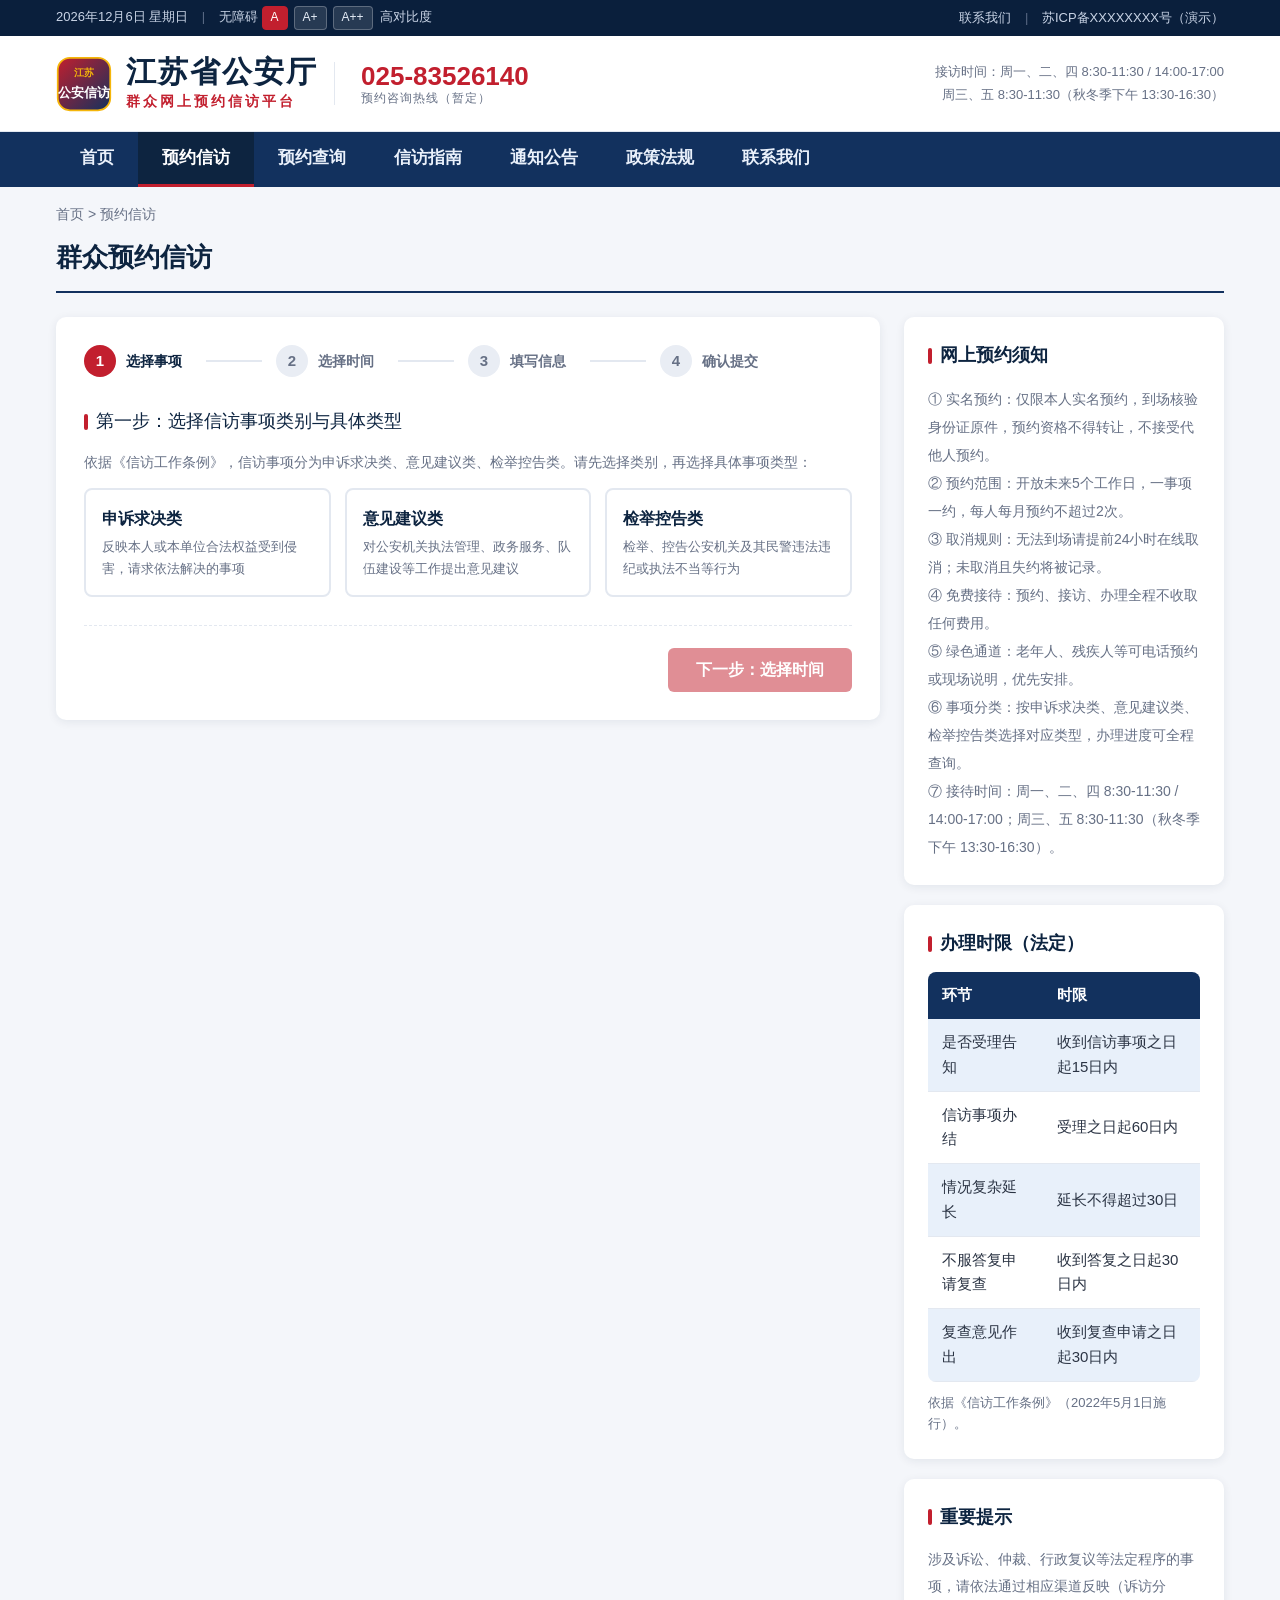
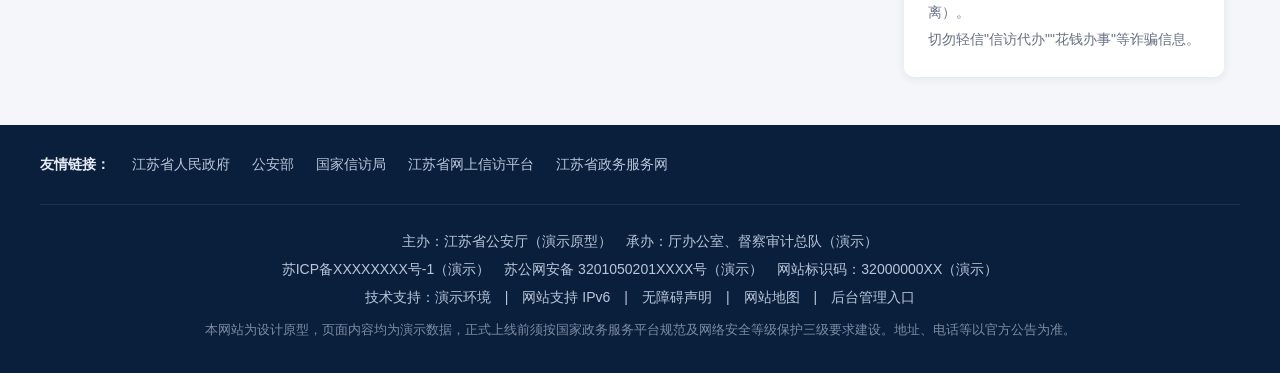
==== commit f0a64cc9: "页脚承办单位改为厅办公室、督察审计总队" ====
--- a/appointment.html
+++ b/appointment.html
@@ -279,7 +279,7 @@
     </div>
   </div>
   <div class="container footer-info">
-    <p>主办：江苏省公安厅（演示原型）　承办：厅办公室 / 信访处（演示）</p>
+    <p>主办：江苏省公安厅（演示原型）　承办：厅办公室、督察审计总队（演示）</p>
     <p><a href="#">苏ICP备XXXXXXXX号-1</a>（演示）　苏公网安备 3201050201XXXX号（演示）　网站标识码：32000000XX（演示）</p>
     <p>技术支持：演示环境　|　网站支持 IPv6　|　<a href="#">无障碍声明</a>　|　<a href="#">网站地图</a>　|　<a href="admin.html">后台管理入口</a></p>
     <p class="disclaimer">本网站为设计原型，页面内容均为演示数据，正式上线前须按国家政务服务平台规范及网络安全等级保护三级要求建设。地址、电话等以官方公告为准。</p>
--- a/css/style.css
+++ b/css/style.css
@@ -162,7 +162,7 @@
   border-radius:50%;background:radial-gradient(circle,rgba(245,182,10,.14),transparent 70%);
 }
 .banner-inner{display:flex;align-items:center;justify-content:space-between;gap:32px;padding:54px 16px;flex-wrap:wrap;position:relative;z-index:1}
-.banner-copy{max-width:620px}
+.banner-copy{max-width:780px}
 .banner-tag{
   display:inline-block;background:rgba(245,182,10,.16);border:1px solid rgba(245,182,10,.5);
   color:var(--gold);font-size:14px;padding:3px 14px;border-radius:20px;margin-bottom:18px;letter-spacing:1px;
@@ -170,10 +170,6 @@
 .banner-copy h2{font-size:34px;line-height:1.35;letter-spacing:1px;margin-bottom:14px}
 .banner-copy p{color:#d3e0f4;font-size:16px;margin-bottom:28px;max-width:560px}
 .banner-actions{display:flex;gap:16px;flex-wrap:wrap}
-.banner-stats{display:grid;grid-template-columns:repeat(3,minmax(120px,1fr));gap:14px;min-width:330px}
-.stat{background:rgba(255,255,255,.08);border:1px solid rgba(255,255,255,.16);border-radius:10px;padding:16px 18px;text-align:center}
-.stat b{display:block;font-size:26px;color:var(--gold);line-height:1.2}
-.stat span{font-size:13px;color:#cdd9ec}
 
 /* ---------- 快捷通道 ---------- */
 .quick-grid{display:grid;grid-template-columns:repeat(4,1fr);gap:18px}
@@ -485,7 +481,6 @@
   .quick-grid{grid-template-columns:1fr 1fr}
   .flow-grid{grid-template-columns:1fr 1fr}
   .flow-step:not(:last-child)::after{display:none}
-  .banner-stats{min-width:100%}
 }
 @media(max-width:640px){
   .quick-grid,.flow-grid{grid-template-columns:1fr}
